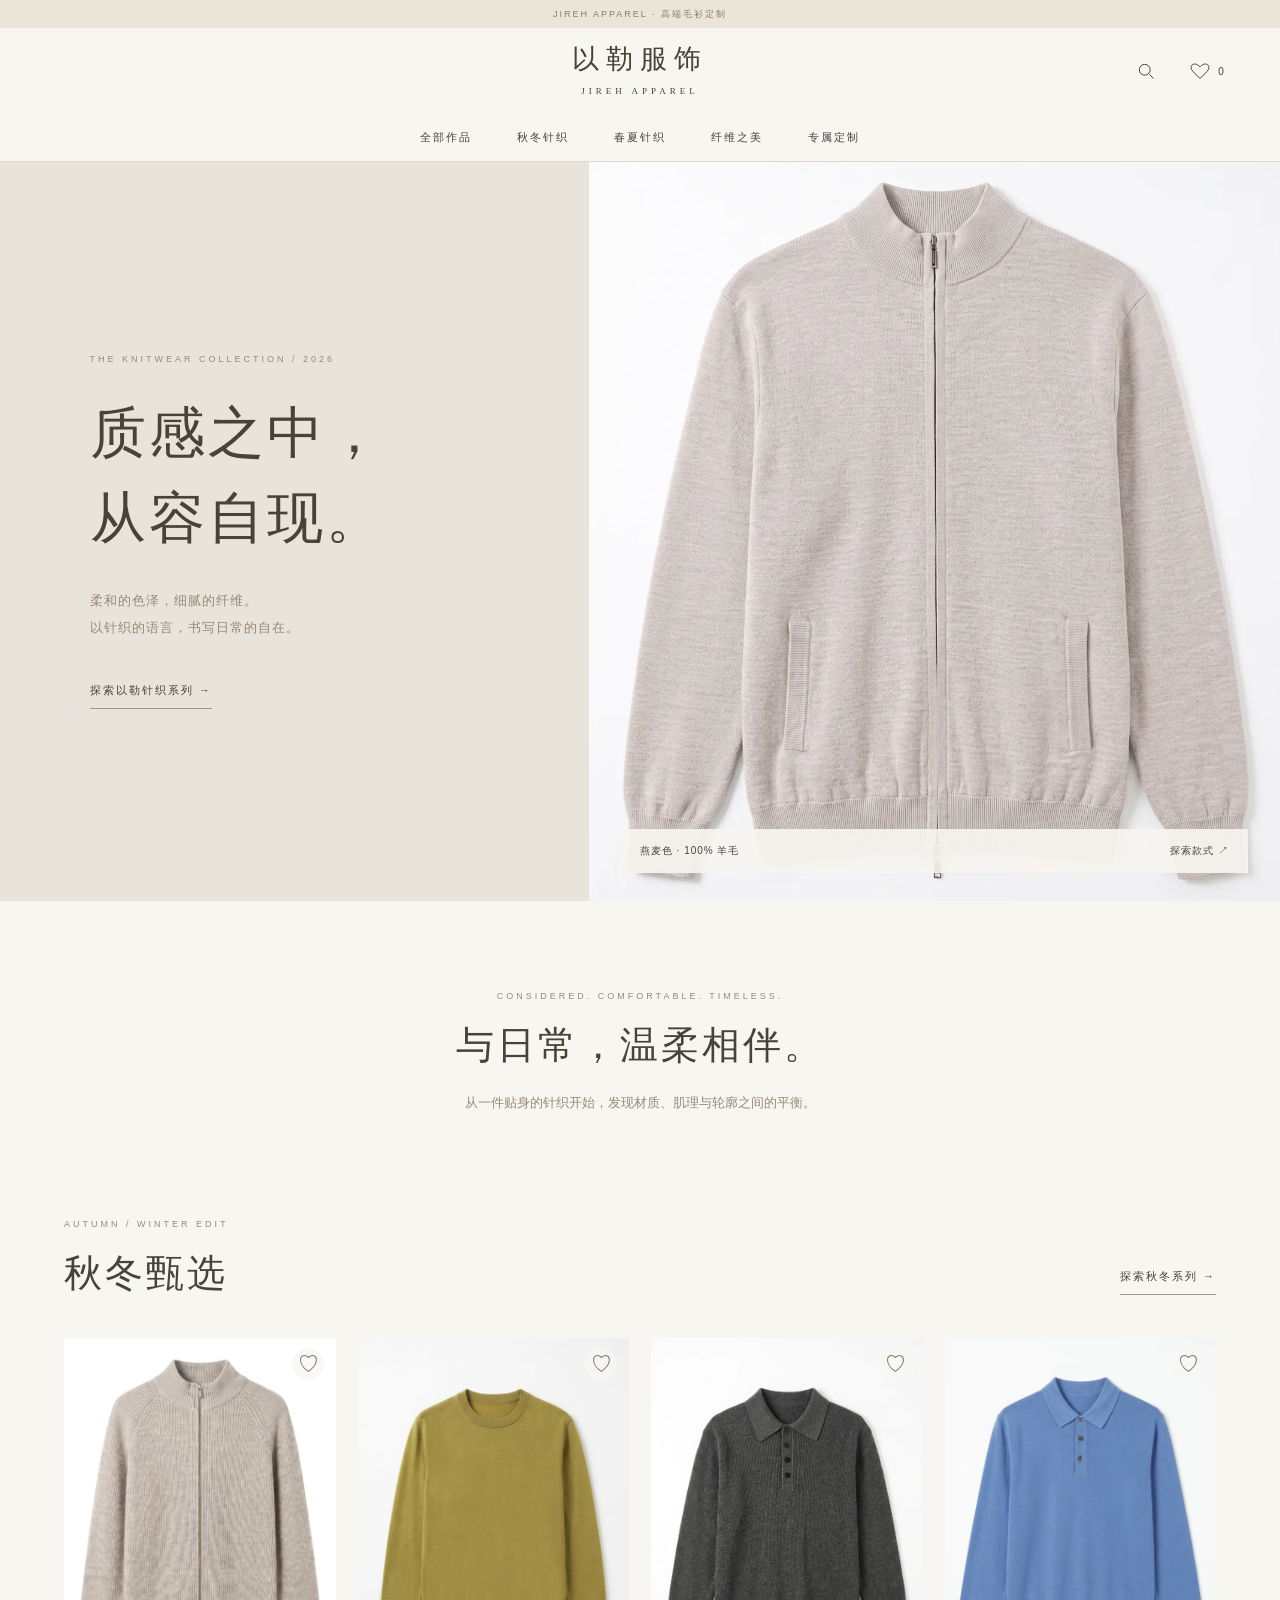
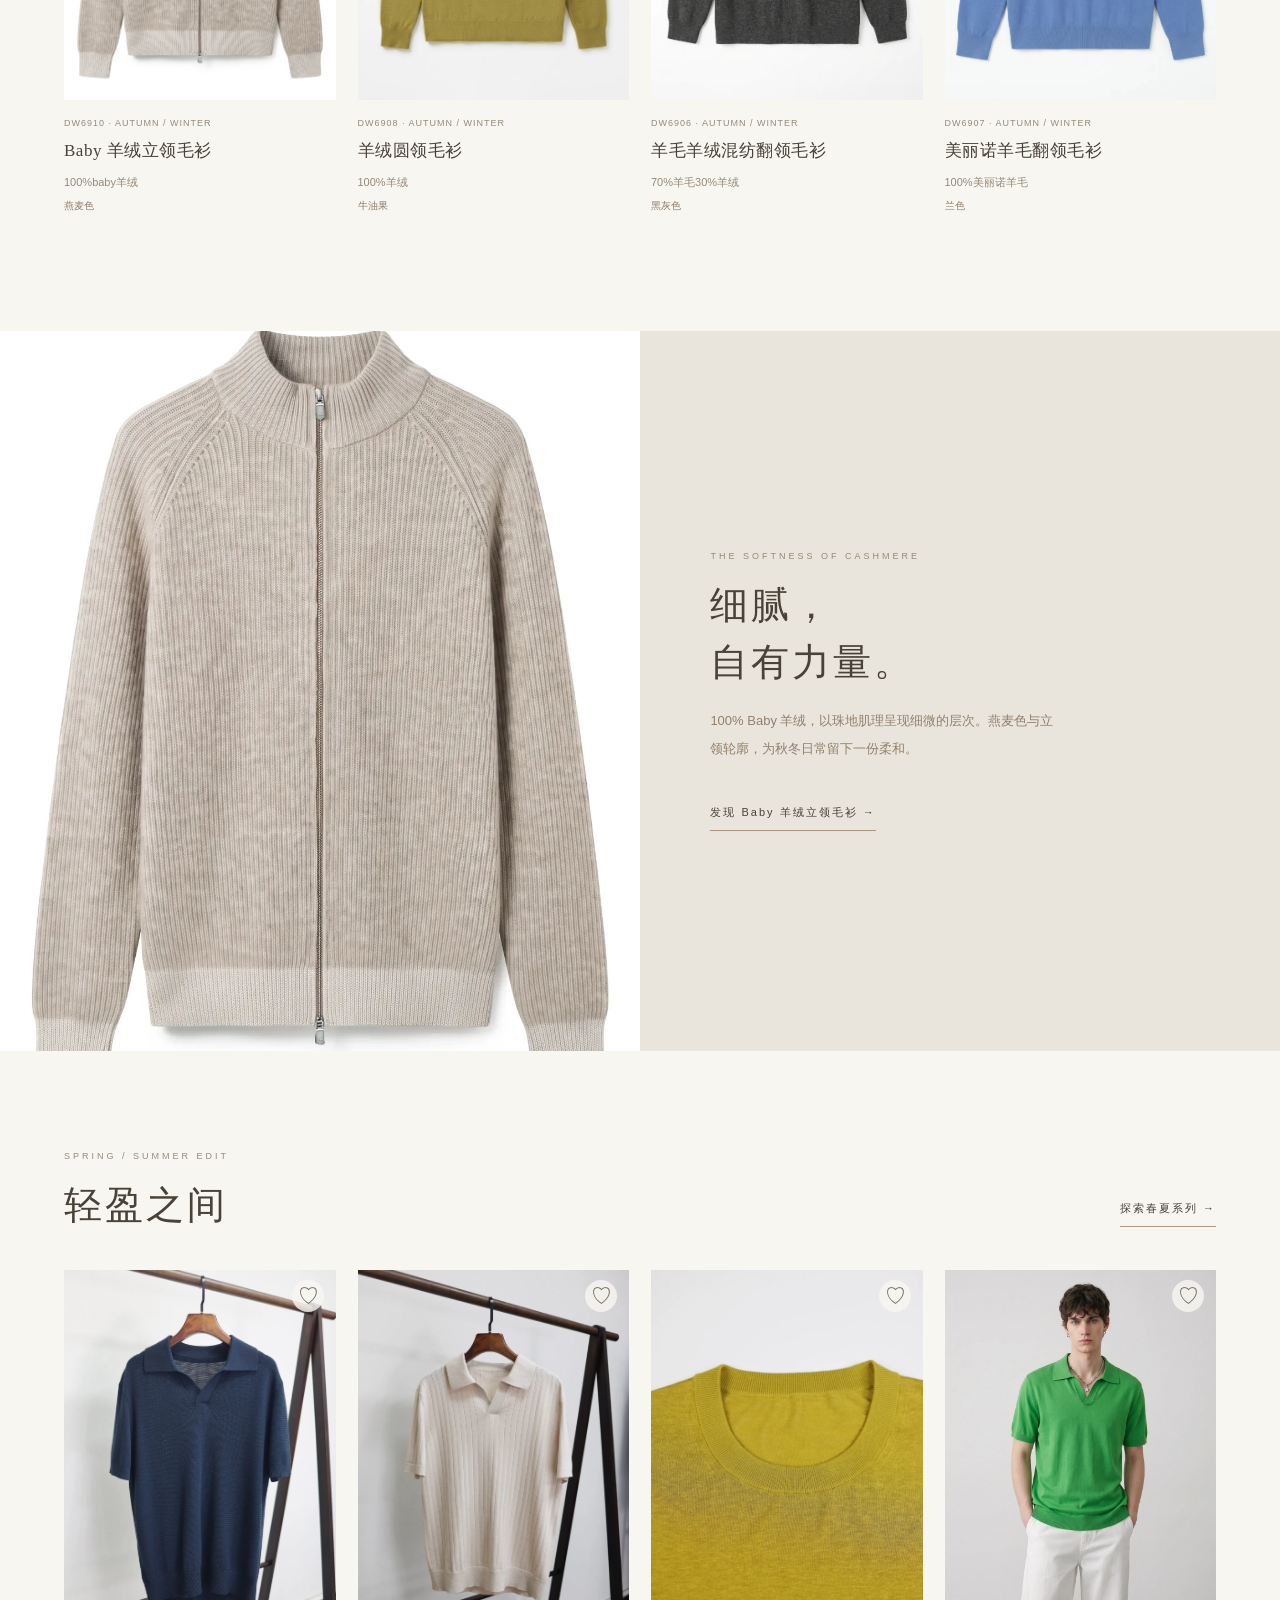
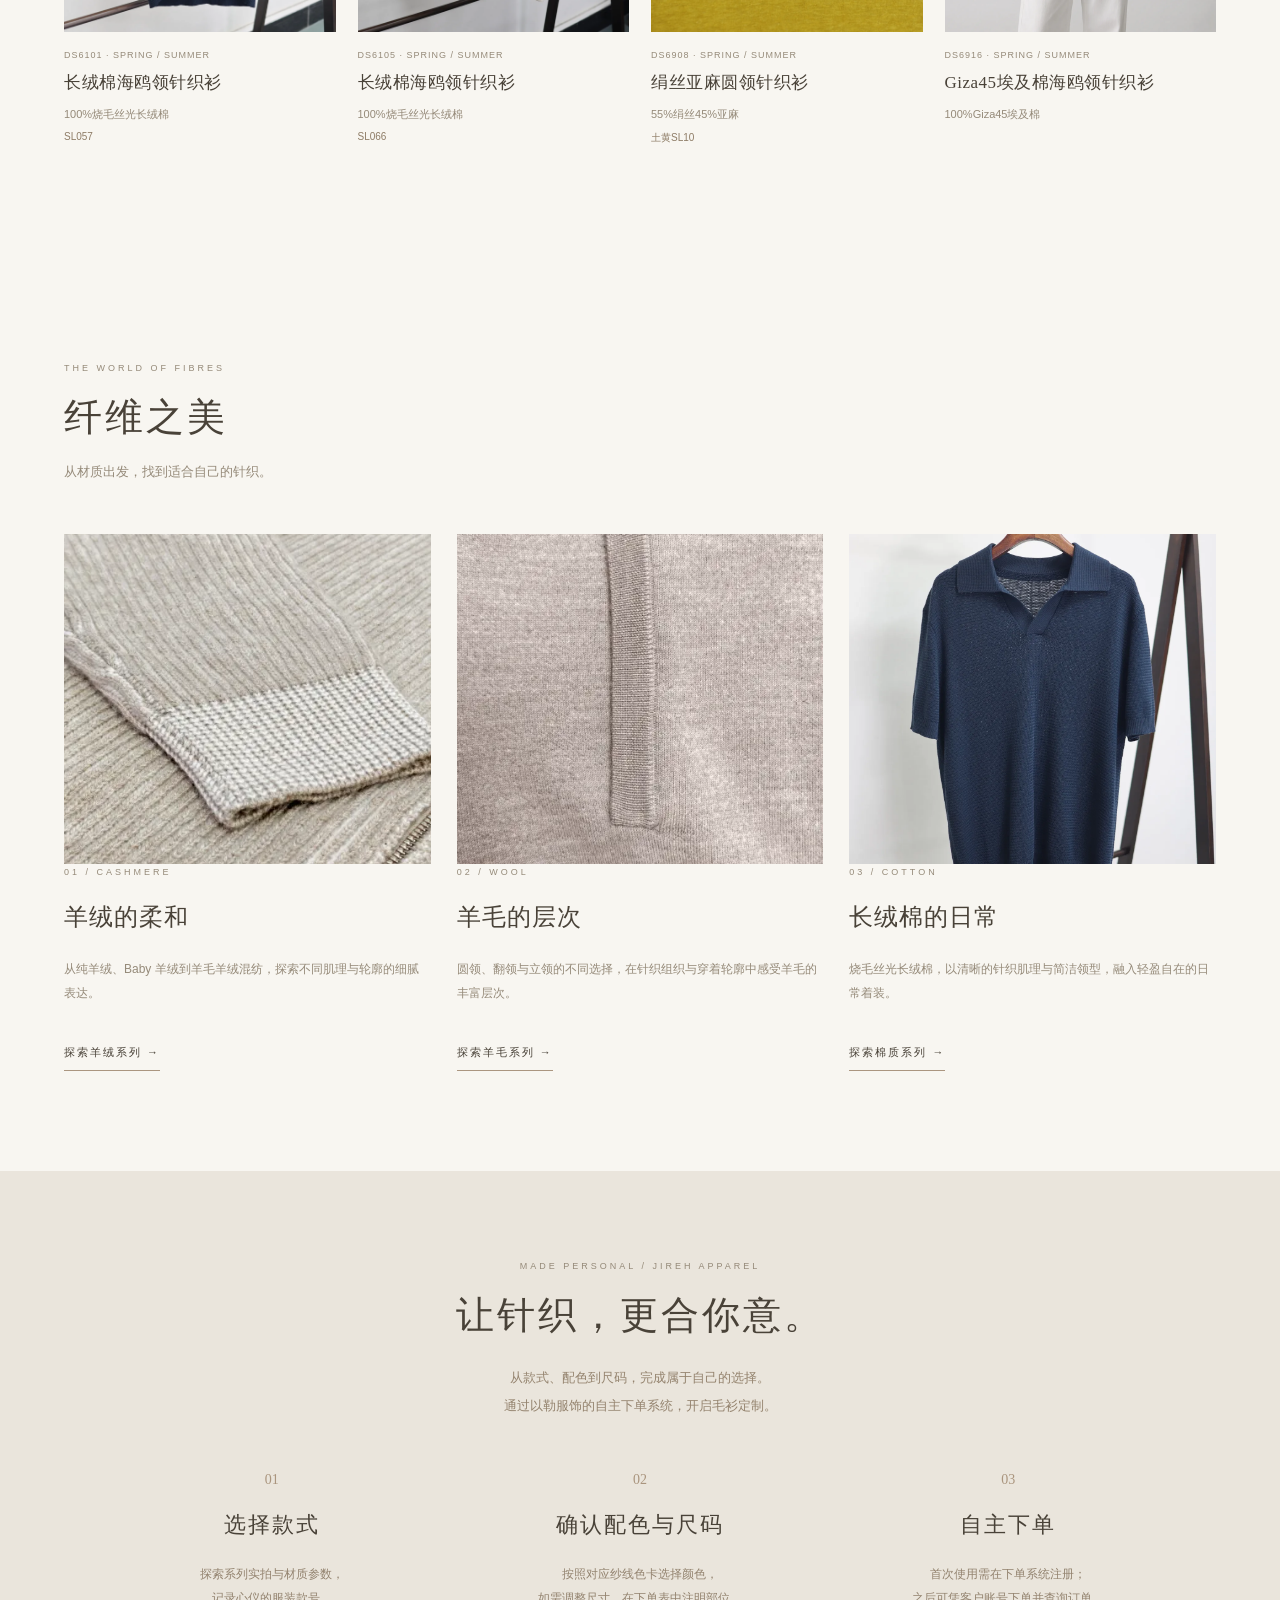
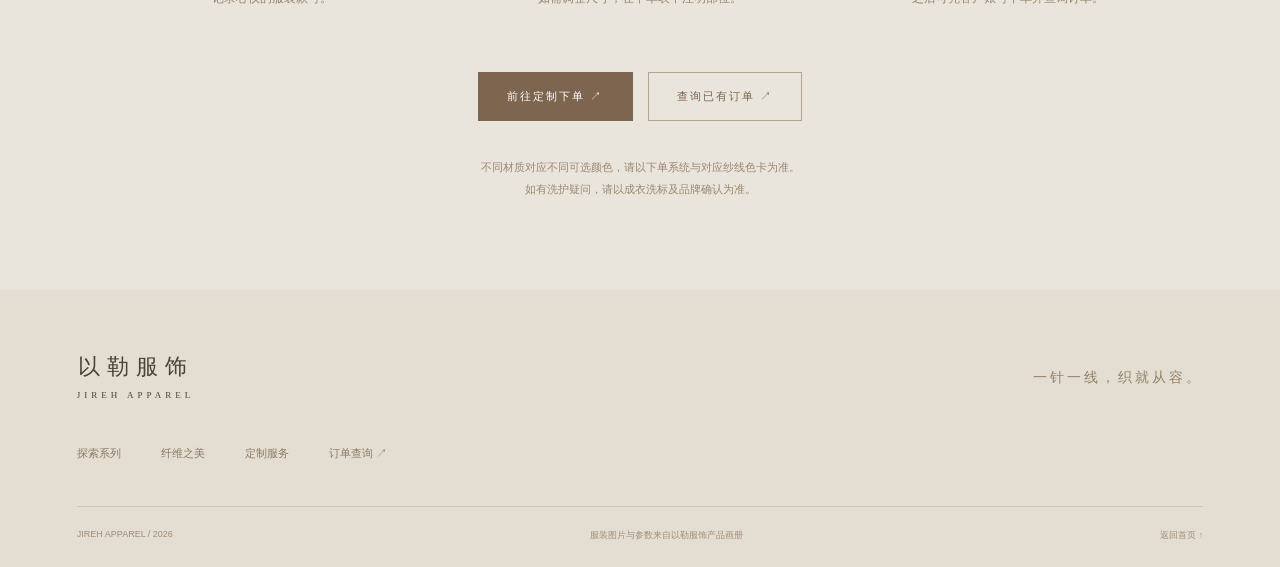
==== jireh-github 3/index.html @ 8ff3676b "Add files via upload" ====
<!doctype html><html lang="zh-CN"><head><meta charset="UTF-8"><meta name="viewport" content="width=device-width,initial-scale=1"><meta name="theme-color" content="#f7f4ee"><title>以勒服饰 JIREH APPAREL | 针织与日常</title><meta name="description" content="探索以勒服饰2026针织系列。羊绒、美丽诺羊毛与长绒棉，发现服装实拍、材质细节与毛衫定制。"><link rel="stylesheet" href="style.css"></head><body><div class="service">JIREH APPAREL · 高端毛衫定制</div><header><div class="header-main"><button class="icon menu-toggle" aria-label="展开导航">☰</button><a class="wordmark" href="#home">以勒服饰<span>JIREH APPAREL</span></a><div class="utilities"><button class="icon search-toggle" aria-label="搜索产品"><svg viewBox="0 0 24 24"><circle cx="10.5" cy="10.5" r="6.5"/><path d="m16 16 5 5"/></svg></button><button class="icon saved-toggle" aria-label="查看甄选收藏"><svg viewBox="0 0 24 24"><path d="M12 21 3.5 12.5C-3 5 6 0 12 7c6-7 15-2 8.5 5.5Z"/></svg><span id="saved-count">0</span></button></div></div><nav aria-label="主导航"><a href="#collection" data-season="all">全部作品</a><a href="#collection" data-season="aw">秋冬针织</a><a href="#collection" data-season="ss">春夏针织</a><a href="#materials">纤维之美</a><a href="#custom">专属定制</a></nav></header><main id="main"><div id="loading">正在展开针织系列…</div></main><footer><div class="footer-top"><a class="wordmark" href="#home">以勒服饰<span>JIREH APPAREL</span></a><p>一针一线，织就从容。</p></div><div class="footer-links"><a href="#collection">探索系列</a><a href="#materials">纤维之美</a><a href="#custom">定制服务</a><a href="https://szcfz3u6en.jiandaoyun.com/q/662b0f9647b1393d08e0d629" target="_blank" rel="noopener">订单查询 ↗</a></div><div class="footer-bottom"><span>JIREH APPAREL / 2026</span><span>服装图片与参数来自以勒服饰产品画册</span><a href="#home">返回首页 ↑</a></div></footer><dialog id="saved-dialog"><div class="dialog-head"><div><div class="eyebrow">YOUR SELECTION</div><h2>我的甄选</h2></div><button class="icon close-dialog" aria-label="关闭甄选">×</button></div><div id="saved-body"></div></dialog><div id="toast" role="status" aria-live="polite"></div><script src="app.js"></script></body></html>
---- jireh-github 3/style.css ----
:root{--cream:#f8f6f1;--ink:#494238;--muted:#958a79;--line:#e0d9ce;--brown:#80634c;--serif:Georgia,'Songti SC','STSong',serif}*{box-sizing:border-box}html{scroll-behavior:smooth;scroll-padding-top:155px}body{margin:0;background:var(--cream);color:var(--ink);font-family:-apple-system,BlinkMacSystemFont,'Helvetica Neue','PingFang SC',sans-serif;font-size:14px}body:has(dialog[open]){overflow:hidden}a{text-decoration:none;color:inherit}button,input,select{font:inherit}button,a{touch-action:manipulation}button{cursor:pointer;color:inherit}button:focus-visible,a:focus-visible,input:focus-visible,select:focus-visible{outline:2px solid var(--brown);outline-offset:5px}.service{height:28px;display:grid;place-items:center;font-size:9px;letter-spacing:2px;background:#eae4d9;color:#8c7c67}header{position:sticky;top:0;z-index:10;background:#f8f6f1f5;backdrop-filter:blur(18px);border-bottom:1px solid var(--line)}.header-main{height:86px;position:relative;display:flex;align-items:center;justify-content:center}.wordmark{font-family:var(--serif);text-align:center;font-size:27px;letter-spacing:7px;line-height:1.1}.wordmark span{display:block;font-family:Georgia,serif;font-size:9px;letter-spacing:4px;margin-top:12px}.utilities{position:absolute;right:4vw;display:flex;gap:24px}.icon{border:0;background:transparent;min-width:28px;min-height:35px;padding:5px;display:inline-flex;gap:8px;align-items:center;justify-content:center;font-size:26px;font-weight:200}.icon svg{width:20px;height:20px;fill:none;stroke:currentColor;stroke-width:1.2}#saved-count{font-size:10px}.menu-toggle{display:none}nav{height:47px;display:flex;align-items:center;justify-content:center;gap:45px;font-size:11px;letter-spacing:2px}nav a{position:relative}nav a:hover:after{content:'';position:absolute;bottom:-9px;left:0;right:0;height:1px;background:var(--brown)}.eyebrow{font-size:9px;letter-spacing:3px;color:var(--muted);font-weight:400}.hero{display:grid;grid-template-columns:46% 54%;min-height:calc(100svh - 161px);max-height:900px;background:#e9e4db}.hero-copy{align-self:center;padding:75px 9vw 75px 7vw}.hero h1{font-family:var(--serif);font-size:clamp(40px,4.4vw,70px);font-weight:400;line-height:1.5;letter-spacing:3px;margin:27px 0}.hero-copy p{color:#978874;font-size:13px;letter-spacing:1px;line-height:2.1}.underlink{display:inline-block;font-size:11px;letter-spacing:2px;padding:10px 0;border-bottom:1px solid #ab9680;margin-top:18px}.hero-photo{position:relative;overflow:hidden;background:#eeeae5}.hero-photo img{width:100%;height:100%;object-fit:cover;object-position:center 47%;display:block}.hero-label{position:absolute;bottom:28px;left:32px;right:32px;display:flex;justify-content:space-between;align-items:end;font-size:10px;letter-spacing:1px;background:#f8f6f1e8;padding:15px 19px}.section{max-width:1440px;margin:auto;padding:100px 5vw}.intro{text-align:center;padding:90px 20px 65px}.intro h2,.section h2,.editorial h2,.custom h2{font-family:var(--serif);font-size:38px;font-weight:400;letter-spacing:3px;line-height:1.5;margin:16px 0}.intro p,.section-intro{color:var(--muted);line-height:2;font-size:13px}.section-head{display:flex;align-items:end;justify-content:space-between;margin-bottom:36px;gap:20px}.section-head .underlink{margin:0 0 7px}.section-head h2{margin-bottom:0}.product-grid{display:grid;grid-template-columns:repeat(4,minmax(0,1fr));gap:35px 22px}.product-card{position:relative;min-width:0}.product-image{aspect-ratio:3/4;background:#eeece7;overflow:hidden;display:block}.product-image img{width:100%;height:100%;object-fit:cover;display:block;transition:transform .8s}.product-card:hover .product-image img{transform:scale(1.025)}.favorite{position:absolute;right:12px;top:10px;border:0;border-radius:50%;background:#f8f6f1cc;width:32px;height:32px;font-size:21px;color:#726556}.favorite.selected{color:#895c44;background:#f5eee4}.product-info{padding:18px 0}.product-code{font-size:9px;letter-spacing:1px;color:var(--muted)}.product-info h3{font-family:var(--serif);font-size:17px;font-weight:400;letter-spacing:.5px;margin:9px 0;line-height:1.6}.product-info p{font-size:11px;color:var(--muted);margin:7px 0;line-height:1.7}.colour-line{display:flex;align-items:center;gap:7px;font-size:10px;color:#8e7c66}.swatch{width:9px;height:9px;border:1px solid #b6ac9d;border-radius:50%;background:#c5b395}.editorial{display:grid;grid-template-columns:1fr 1fr;background:#eae5dc}.editorial-photo{height:720px;overflow:hidden}.editorial-photo img{width:100%;height:100%;object-fit:cover;object-position:center 40%}.editorial-copy{align-self:center;padding:70px 11%}.editorial-copy p{font-size:13px;line-height:2.2;color:#92816c;max-width:350px}.material-grid{display:grid;grid-template-columns:repeat(3,1fr);gap:26px}.material-card img{width:100%;height:330px;object-fit:cover}.material-card h3{font-family:var(--serif);font-size:24px;font-weight:400;letter-spacing:1px}.material-card p{font-size:12px;line-height:2;color:var(--muted)}.custom{background:#eae5dc;text-align:center;padding:90px 5vw}.custom>p{max-width:610px;margin:20px auto;color:#94836e;font-size:13px;line-height:2.2}.steps{max-width:1050px;margin:50px auto;display:grid;grid-template-columns:repeat(3,1fr);gap:55px}.step span{font:14px Georgia;color:#aa957e}.step h3{font:22px var(--serif);letter-spacing:2px}.step p{font-size:12px;color:#93836f;line-height:2}.button{display:inline-flex;align-items:center;justify-content:center;gap:10px;background:#7d654f;color:white;border:1px solid #7d654f;padding:16px 28px;letter-spacing:2px;font-size:11px;min-height:48px}.button:hover{background:#654f3d}.button.secondary{background:transparent;color:#77634d;border-color:#b6a48f}.button.secondary:hover{background:#e8e1d5}.custom-actions{display:flex;justify-content:center;gap:15px}.fine{font-size:10px!important;color:#a1917d!important;letter-spacing:.5px}.collection{padding-top:65px}.collection-title{text-align:center;padding-bottom:30px}.collection-title h1{font:42px var(--serif);letter-spacing:3px;margin:18px}.collection-title p{color:var(--muted);font-size:12px}.toolbar{border-top:1px solid var(--line);border-bottom:1px solid var(--line);padding:20px 0;margin-bottom:35px;display:flex;justify-content:space-between;gap:15px;align-items:center}.filter-group{display:flex;gap:20px;align-items:center}.toolbar select{border:0;background:none;color:#7c6d5a;max-width:140px;font-size:11px;padding:5px 0;outline-offset:2px}.search-field{display:flex;align-items:center;gap:10px}.search-field input{background:none;border:0;border-bottom:1px solid var(--line);padding:8px 0;width:180px;font-size:11px;border-radius:0;color:var(--ink)}.count{color:var(--muted);font-size:10px;white-space:nowrap}.load-more{display:block;margin:45px auto 10px}.empty{text-align:center;grid-column:1/-1;padding:80px 10px;color:var(--muted);line-height:2}.detail{padding:35px 4vw 85px}.breadcrumb{font-size:10px;color:var(--muted);margin:0 0 30px;letter-spacing:1px}.detail-layout{display:grid;grid-template-columns:62% 38%;align-items:start}.gallery{display:grid;grid-template-columns:1fr 1fr;gap:15px}.gallery button{border:0;padding:0;background:#eeece7;overflow:hidden;cursor:zoom-in}.gallery button:first-child{grid-column:1/-1}.gallery img{width:100%;height:100%;object-fit:cover;display:block}.gallery button:first-child img{max-height:850px;object-fit:contain}.detail-copy{padding:25px 0 35px 55px;position:sticky;top:155px}.detail-copy h1{font:32px var(--serif);line-height:1.6;letter-spacing:1px;margin:19px 0}.detail-material{font-size:13px;color:var(--muted);line-height:1.8}.detail-desc{margin:28px 0;line-height:2;font-size:12px;color:#8c7b65}.detail-colour{padding:22px 0;border-top:1px solid var(--line);font-size:12px;display:flex;justify-content:space-between;gap:10px}.size-label{font-size:11px;margin:16px 0}.sizes{display:flex;gap:7px;flex-wrap:wrap;margin:15px 0 25px}.size{min-width:39px;height:37px;border:1px solid #d3c8b8;background:none;font-size:10px}.size[aria-pressed=true]{border-color:#7d654f;background:#e9e2d7}.detail-copy .button{width:100%;margin-bottom:11px}.details-table{margin-top:30px}.details-table summary{padding:20px 0;border-top:1px solid var(--line);font-size:12px;cursor:pointer}.specs{display:grid;grid-template-columns:65px 1fr;gap:13px;font-size:11px;color:#95836e;line-height:1.6;padding:0 0 20px}.specs dt,.specs dd{margin:0}.specs dt{color:#b2a18b}.related{padding-top:30px;border-top:1px solid var(--line)}footer{padding:65px 6vw 25px;background:#e4ddd1}.footer-top{display:flex;justify-content:space-between;align-items:center}.footer-top .wordmark{font-size:22px}.footer-top p{font-family:var(--serif);letter-spacing:3px;color:#92816a}.footer-links{display:flex;gap:40px;font-size:11px;margin:45px 0;color:#8b7b65}.footer-bottom{padding-top:22px;border-top:1px solid #cfc4b3;display:flex;justify-content:space-between;font-size:9px;color:#9f8f7a;gap:15px}dialog{padding:35px;border:0;background:var(--cream);color:var(--ink);max-width:700px;width:94vw;max-height:90vh}dialog::backdrop{background:#32291f75;backdrop-filter:blur(5px)}.dialog-head{display:flex;justify-content:space-between;align-items:start;border-bottom:1px solid var(--line);padding-bottom:20px}.dialog-head h2{font:30px var(--serif);margin-bottom:0}.saved-row{display:grid;grid-template-columns:80px 1fr 30px;gap:20px;align-items:center;padding:20px 0;border-bottom:1px solid var(--line)}.saved-row img{width:80px;height:100px;object-fit:cover}.saved-row h3{font:18px var(--serif)}.saved-row p{font-size:11px;color:var(--muted)}.saved-actions{display:flex;gap:15px;margin-top:25px;flex-wrap:wrap}#toast{position:fixed;bottom:30px;left:50%;transform:translateX(-50%) translateY(15px);opacity:0;background:#645340;color:#fff;padding:13px 25px;font-size:12px;z-index:100;transition:.25s;pointer-events:none}#toast.show{opacity:1;transform:translateX(-50%)}#loading{text-align:center;padding:150px 20px;color:var(--muted)}.zoom-dialog{width:90vw;max-width:1100px;height:90vh;padding:10px;position:fixed}.zoom-dialog img{width:100%;height:100%;object-fit:contain}.zoom-dialog .icon{position:absolute;top:15px;right:20px;background:#f8f6f1ee}.custom-note{max-width:800px;margin:35px auto 0;font-size:11px;line-height:2;color:#9a8871}body:has(.detail) .service{display:none}@media(min-width:1600px){.hero-photo img{object-fit:contain}}@media(max-width:1000px){.product-grid{grid-template-columns:repeat(3,1fr)}.hero-copy{padding:50px 6vw}.hero h1{font-size:45px}.detail-layout{grid-template-columns:55% 45%}.detail-copy{padding-left:30px}.material-card img{height:260px}.editorial-photo{height:600px}.filter-group{gap:10px}}@media(max-width:700px){html{scroll-padding-top:120px}.service{font-size:8px;height:25px}.header-main{height:70px}.wordmark{font-size:22px;letter-spacing:5px}.wordmark span{font-size:7px;letter-spacing:3px;margin-top:9px}.utilities{right:16px;gap:10px}.utilities .icon{min-width:24px;padding:2px}.icon svg{width:17px}.menu-toggle{display:block;position:absolute;left:17px;font-size:19px}nav{height:40px;gap:23px;font-size:10px;letter-spacing:0;overflow:auto;justify-content:flex-start;padding:0 20px;white-space:nowrap}nav.mobile-open{height:auto;flex-direction:column;padding:25px;align-items:start;gap:22px}.hero{display:flex;flex-direction:column-reverse;min-height:0;max-height:none}.hero-photo{height:61svh;min-height:380px}.hero-copy{padding:40px 26px 48px}.hero h1{font-size:37px;margin:17px 0;line-height:1.4}.hero-copy p{font-size:12px}.hero-label{left:16px;right:16px;bottom:16px;font-size:9px;padding:12px}.intro{padding:60px 25px 30px}.intro h2,.section h2,.editorial h2,.custom h2{font-size:30px;letter-spacing:2px}.section{padding:60px 20px}.section-head{align-items:start}.section-head .underlink{font-size:9px;white-space:nowrap;margin-top:20px}.product-grid{grid-template-columns:repeat(2,minmax(0,1fr));gap:25px 13px}.product-info{padding:12px 0}.product-info h3{font-size:15px;margin-top:8px}.product-info p{font-size:10px}.favorite{right:7px;top:7px;width:28px;height:28px;font-size:19px}.editorial{grid-template-columns:1fr}.editorial-photo{height:550px}.editorial-copy{padding:50px 28px}.material-grid{grid-template-columns:1fr;gap:35px}.material-card{display:grid;grid-template-columns:44% 1fr;gap:20px;align-items:center}.material-card img{height:230px}.material-card h3{font-size:22px}.material-card p{font-size:11px}.custom{padding:60px 25px}.steps{grid-template-columns:1fr;gap:24px;margin:35px auto}.step{border-top:1px solid #d6cdbd;padding-top:25px}.step h3{margin:12px}.custom-actions{flex-direction:column}.collection{padding-top:35px}.collection-title h1{font-size:33px}.toolbar{flex-wrap:wrap;gap:15px;padding:16px 0}.filter-group{width:100%;justify-content:space-between}.toolbar select{max-width:110px;font-size:10px}.search-field{flex:1}.search-field input{width:100%;min-width:0}.detail{padding:25px 18px 50px}.detail-layout{grid-template-columns:1fr}.detail-copy{padding:35px 5px 0;position:static}.detail-copy h1{font-size:29px}.gallery{gap:8px}.gallery button:first-child img{max-height:70svh}.gallery button:not(:first-child){max-height:250px}.breadcrumb{font-size:9px;margin-bottom:20px}.detail-copy .button{padding:16px}.footer-top{align-items:start;gap:30px}.footer-top p{font-size:11px;line-height:2;margin:0;letter-spacing:1px}.footer-links{gap:20px;flex-wrap:wrap}.footer-bottom{flex-direction:column;line-height:1.8}footer{padding:45px 25px 25px}dialog{padding:23px}.saved-row{grid-template-columns:60px 1fr 25px;gap:15px}.saved-row img{width:60px;height:80px}.saved-row h3{font-size:16px}.saved-actions{flex-direction:column}.count{font-size:9px}}
@media(prefers-reduced-motion:reduce){html{scroll-behavior:auto}*{transition:none!important}}
/* Keep the editorial opening within the viewport. */
.hero{height:calc(100svh - 161px);min-height:560px;max-height:860px}.hero-photo{min-height:0}.hero-copy{padding-top:40px;padding-bottom:40px}@media(max-width:700px){.hero{height:auto;min-height:0;max-height:none}.hero-copy{padding-top:35px;padding-bottom:45px}.hero-photo{min-height:380px}}
[hidden]{display:none!important}
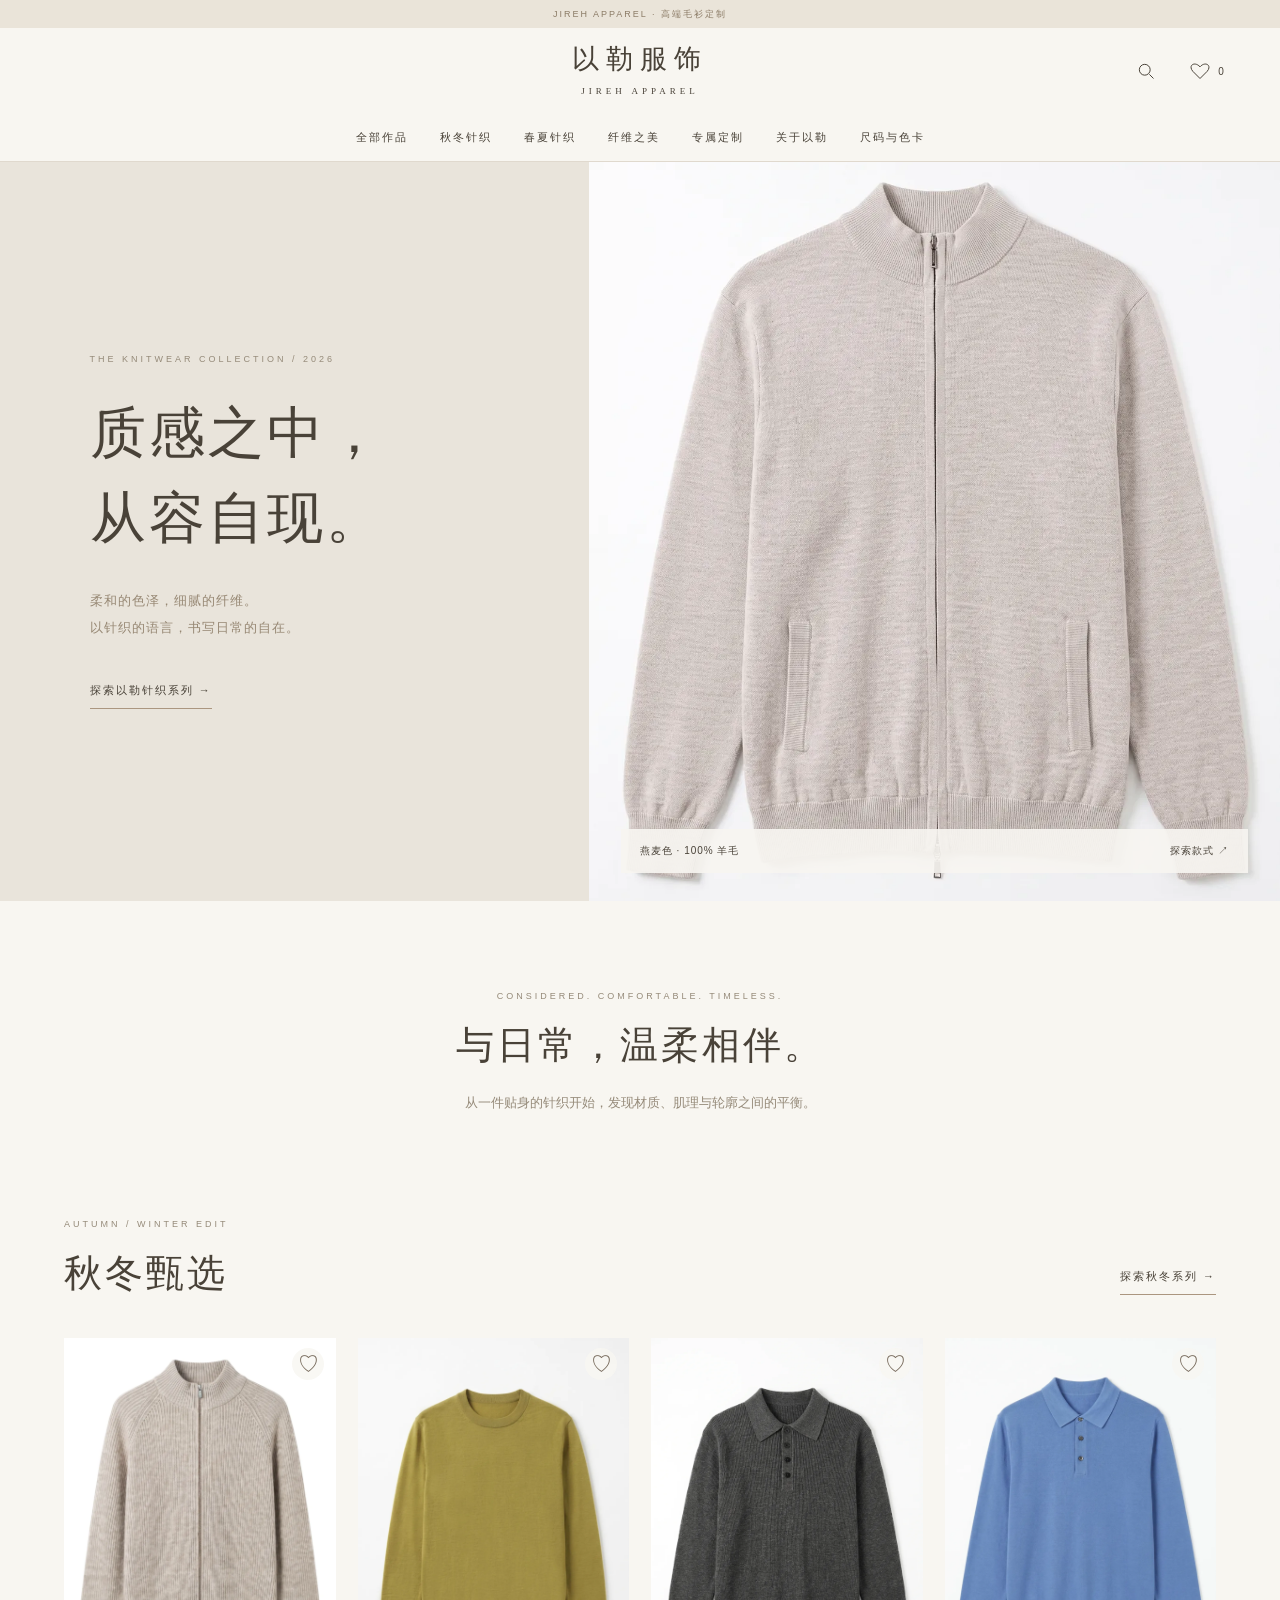
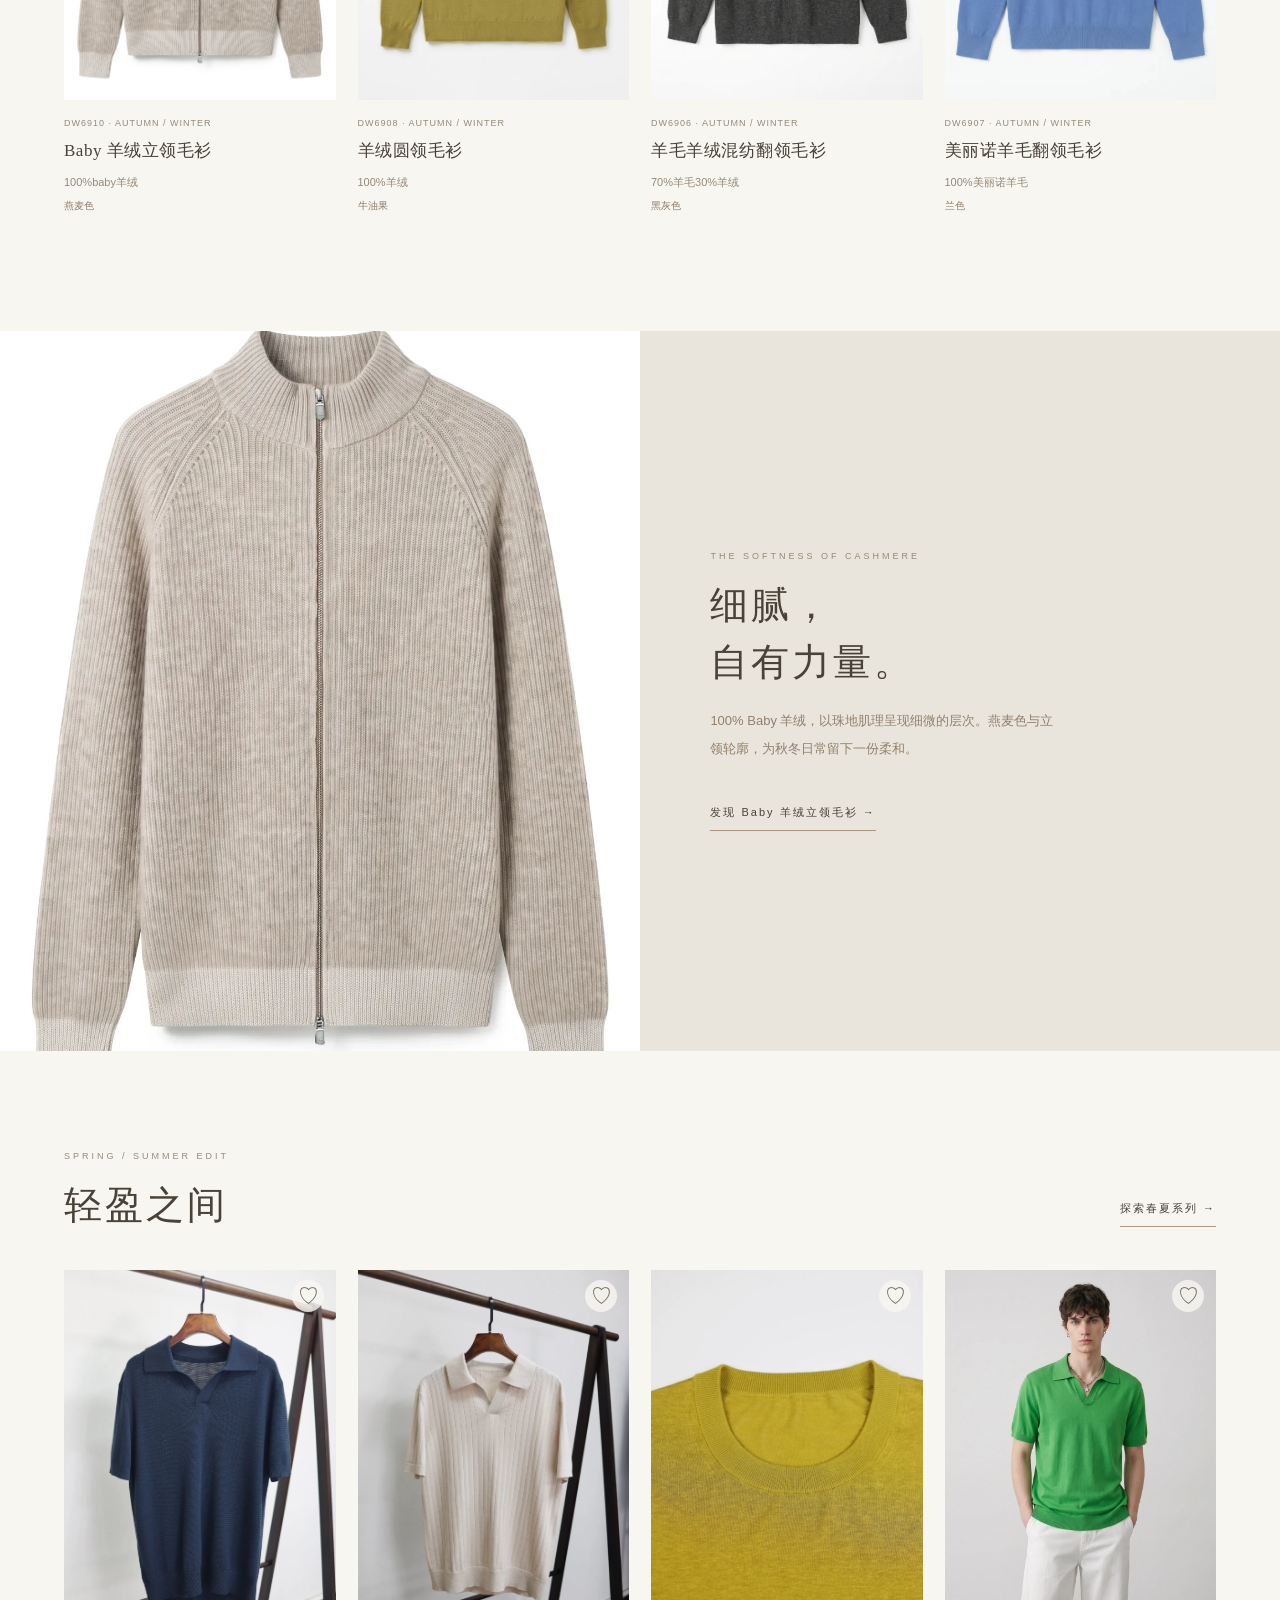
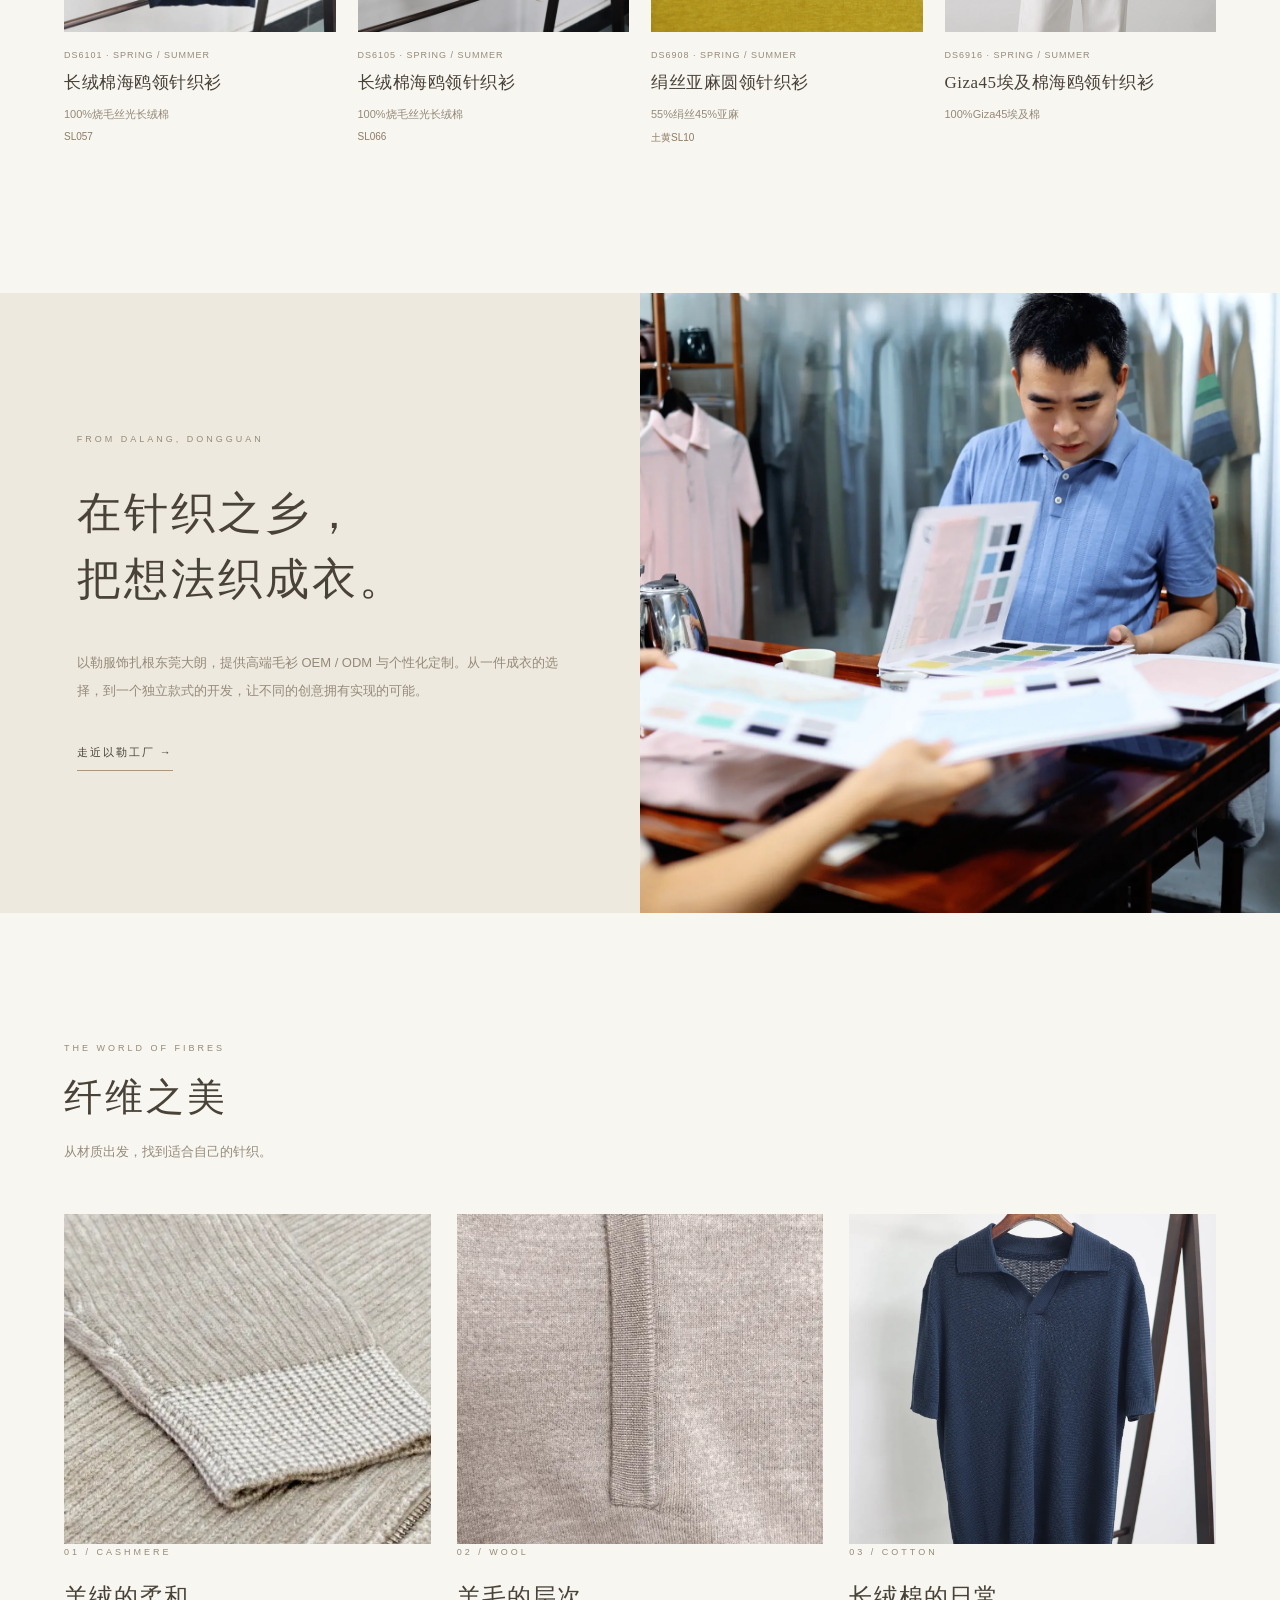
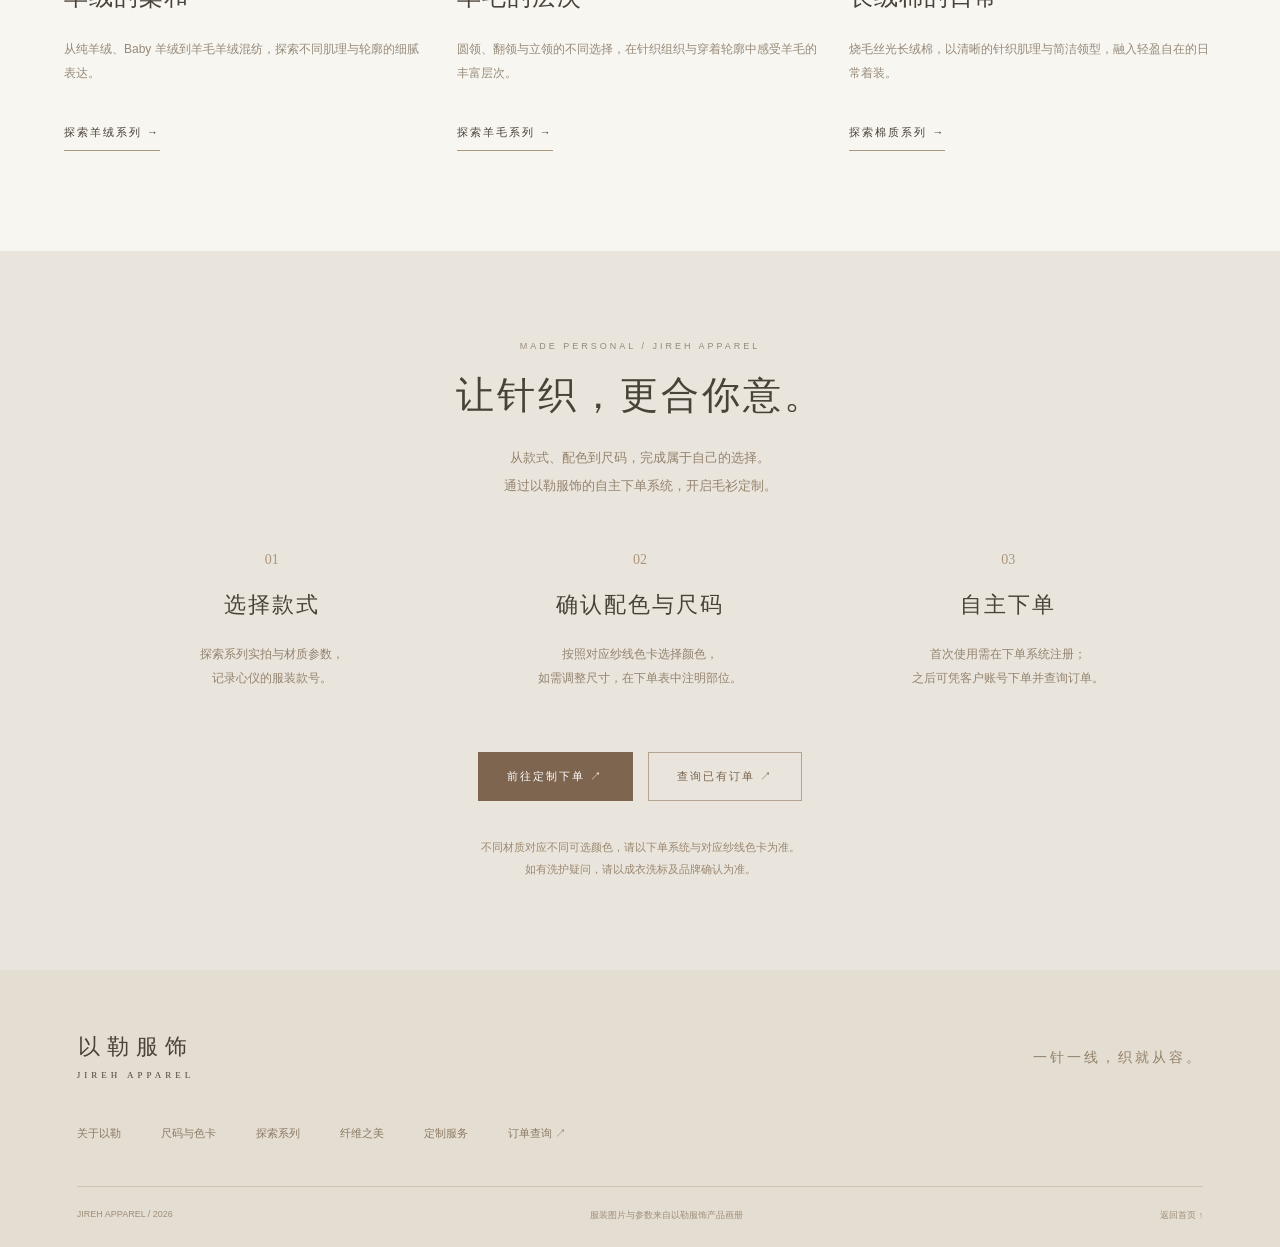
==== commit 2cefb2f1: "Expand JIREH catalog and bespoke services" ====
--- a/jireh-github 3/index.html
+++ b/jireh-github 3/index.html
@@ -1 +1 @@
-<!doctype html><html lang="zh-CN"><head><meta charset="UTF-8"><meta name="viewport" content="width=device-width,initial-scale=1"><meta name="theme-color" content="#f7f4ee"><title>以勒服饰 JIREH APPAREL | 针织与日常</title><meta name="description" content="探索以勒服饰2026针织系列。羊绒、美丽诺羊毛与长绒棉，发现服装实拍、材质细节与毛衫定制。"><link rel="stylesheet" href="style.css"></head><body><div class="service">JIREH APPAREL · 高端毛衫定制</div><header><div class="header-main"><button class="icon menu-toggle" aria-label="展开导航">☰</button><a class="wordmark" href="#home">以勒服饰<span>JIREH APPAREL</span></a><div class="utilities"><button class="icon search-toggle" aria-label="搜索产品"><svg viewBox="0 0 24 24"><circle cx="10.5" cy="10.5" r="6.5"/><path d="m16 16 5 5"/></svg></button><button class="icon saved-toggle" aria-label="查看甄选收藏"><svg viewBox="0 0 24 24"><path d="M12 21 3.5 12.5C-3 5 6 0 12 7c6-7 15-2 8.5 5.5Z"/></svg><span id="saved-count">0</span></button></div></div><nav aria-label="主导航"><a href="#collection" data-season="all">全部作品</a><a href="#collection" data-season="aw">秋冬针织</a><a href="#collection" data-season="ss">春夏针织</a><a href="#materials">纤维之美</a><a href="#custom">专属定制</a></nav></header><main id="main"><div id="loading">正在展开针织系列…</div></main><footer><div class="footer-top"><a class="wordmark" href="#home">以勒服饰<span>JIREH APPAREL</span></a><p>一针一线，织就从容。</p></div><div class="footer-links"><a href="#collection">探索系列</a><a href="#materials">纤维之美</a><a href="#custom">定制服务</a><a href="https://szcfz3u6en.jiandaoyun.com/q/662b0f9647b1393d08e0d629" target="_blank" rel="noopener">订单查询 ↗</a></div><div class="footer-bottom"><span>JIREH APPAREL / 2026</span><span>服装图片与参数来自以勒服饰产品画册</span><a href="#home">返回首页 ↑</a></div></footer><dialog id="saved-dialog"><div class="dialog-head"><div><div class="eyebrow">YOUR SELECTION</div><h2>我的甄选</h2></div><button class="icon close-dialog" aria-label="关闭甄选">×</button></div><div id="saved-body"></div></dialog><div id="toast" role="status" aria-live="polite"></div><script src="app.js"></script></body></html>
+<!doctype html><html lang="zh-CN"><head><meta charset="UTF-8"><meta name="viewport" content="width=device-width,initial-scale=1"><meta name="theme-color" content="#f7f4ee"><title>以勒服饰 JIREH APPAREL | 针织与日常</title><meta name="description" content="探索以勒服饰2026针织系列。羊绒、美丽诺羊毛与长绒棉，发现服装实拍、材质细节与毛衫定制。"><link rel="stylesheet" href="style.css"></head><body><div class="service">JIREH APPAREL · 高端毛衫定制</div><header><div class="header-main"><button class="icon menu-toggle" aria-label="展开导航">☰</button><a class="wordmark" href="#home">以勒服饰<span>JIREH APPAREL</span></a><div class="utilities"><button class="icon search-toggle" aria-label="搜索产品"><svg viewBox="0 0 24 24"><circle cx="10.5" cy="10.5" r="6.5"/><path d="m16 16 5 5"/></svg></button><button class="icon saved-toggle" aria-label="查看甄选收藏"><svg viewBox="0 0 24 24"><path d="M12 21 3.5 12.5C-3 5 6 0 12 7c6-7 15-2 8.5 5.5Z"/></svg><span id="saved-count">0</span></button></div></div><nav aria-label="主导航"><a href="#collection" data-season="all">全部作品</a><a href="#collection" data-season="aw">秋冬针织</a><a href="#collection" data-season="ss">春夏针织</a><a href="#materials">纤维之美</a><a href="#custom">专属定制</a><a href="#about">关于以勒</a><a href="#guide">尺码与色卡</a></nav></header><main id="main"><div id="loading">正在展开针织系列…</div></main><footer><div class="footer-top"><a class="wordmark" href="#home">以勒服饰<span>JIREH APPAREL</span></a><p>一针一线，织就从容。</p></div><div class="footer-links"><a href="#about">关于以勒</a><a href="#guide">尺码与色卡</a><a href="#collection">探索系列</a><a href="#materials">纤维之美</a><a href="#custom">定制服务</a><a href="https://szcfz3u6en.jiandaoyun.com/q/662b0f9647b1393d08e0d629" target="_blank" rel="noopener">订单查询 ↗</a></div><div class="footer-bottom"><span>JIREH APPAREL / 2026</span><span>服装图片与参数来自以勒服饰产品画册</span><a href="#home">返回首页 ↑</a></div></footer><dialog id="saved-dialog"><div class="dialog-head"><div><div class="eyebrow">YOUR SELECTION</div><h2>我的甄选</h2></div><button class="icon close-dialog" aria-label="关闭甄选">×</button></div><div id="saved-body"></div></dialog><div id="toast" role="status" aria-live="polite"></div><script src="app.js"></script></body></html>
--- a/jireh-github 3/style.css
+++ b/jireh-github 3/style.css
@@ -3,3 +3,4 @@
 /* Keep the editorial opening within the viewport. */
 .hero{height:calc(100svh - 161px);min-height:560px;max-height:860px}.hero-photo{min-height:0}.hero-copy{padding-top:40px;padding-bottom:40px}@media(max-width:700px){.hero{height:auto;min-height:0;max-height:none}.hero-copy{padding-top:35px;padding-bottom:45px}.hero-photo{min-height:380px}}
 [hidden]{display:none!important}
+.brand-teaser{display:grid;grid-template-columns:1fr 1fr;background:#eee9df;margin:30px 0}.brand-teaser>div{padding:90px 12%;align-self:center}.brand-teaser h2,.brand-hero h1,.custom-intro h1,.guide-intro h1{font:44px/1.5 var(--serif);letter-spacing:3px}.brand-teaser p{font-size:13px;line-height:2.1;color:var(--muted)}.brand-teaser>img{width:100%;height:620px;object-fit:cover}.brand-hero{display:grid;grid-template-columns:1fr 1fr;background:#e9e3d8}.brand-hero-copy{padding:80px 10%;align-self:center}.brand-hero p{color:var(--muted);font-size:13px;line-height:2}.brand-hero>img{height:610px;width:100%;object-fit:cover}.brand-story{max-width:960px}.brand-story>p{font-size:14px;line-height:2.3;color:#8f806d}.factory-rail{display:flex;gap:25px;justify-content:space-between;border-top:1px solid var(--line);margin-top:45px;padding-top:30px;font-size:11px;color:var(--muted)}.brand-values{text-align:center}.brand-values>p{color:var(--muted);letter-spacing:2px}.contact-block{display:grid;grid-template-columns:1fr 1fr;padding:70px 7vw;background:#eae4d9;gap:60px}.contact-block h2{font:30px/1.6 var(--serif);letter-spacing:2px}.contact-block p{font-size:12px;line-height:2;color:#91816a}.contact-info{padding-top:25px}.contact-info>a,.copy-wechat{font:24px var(--serif);display:block;letter-spacing:1px;padding:12px 0}.contact-info span{font:10px -apple-system,sans-serif;color:var(--muted);margin-left:20px;letter-spacing:1px}.copy-wechat{background:none;border:0;text-align:left}.custom-intro,.guide-intro{text-align:center;padding-bottom:20px}.custom-intro>p,.guide-intro>p{font-size:13px;line-height:2;color:var(--muted)}.service-types{display:grid;grid-template-columns:repeat(3,1fr);gap:45px}.service-types article{border-top:1px solid var(--line);padding-top:25px}.service-types h2{font-size:29px}.service-types p{font-size:13px;color:var(--muted);line-height:2.2}.service-notes{max-width:1000px;padding-top:10px}.service-notes details{border-top:1px solid var(--line)}.service-notes summary{padding:25px 0;cursor:pointer;font:19px var(--serif);letter-spacing:1px}.service-notes details p{font-size:13px;line-height:2.1;color:#93836e}.service-notes .custom-actions{margin-top:35px}.guide-section{padding-top:50px}.table-scroll{overflow:auto;margin-top:35px}.size-table{border-collapse:collapse;width:100%;min-width:690px;text-align:center;font-size:12px}.size-table th{font-weight:400;background:#e9e3d8;color:#7e6b54}.size-table th,.size-table td{padding:20px 14px;border-bottom:1px solid var(--line)}.size-table tbody tr:nth-child(even){background:#f0ece4}.measurement-layout{display:grid;grid-template-columns:1fr 1fr;gap:70px;align-items:center;margin:65px 0 0}.measurement{border:0;padding:0;background:none;cursor:zoom-in}.measurement img{width:100%;max-height:420px;object-fit:contain}.measurement-layout h3,.colour-notes h3{font:30px/1.5 var(--serif);letter-spacing:1px}.measure-list{display:grid;grid-template-columns:55px 1fr;gap:15px;font-size:12px;line-height:1.8;color:var(--muted)}.measure-list dd{margin:0}.colour-sheets{display:grid;grid-template-columns:1fr 1fr;gap:25px;margin-top:40px}.colour-sheets button{border:0;padding:0;background:#eee9df;cursor:zoom-in}.colour-sheets img{width:100%;height:100%;object-fit:contain;display:block}.colour-notes{max-width:750px;margin:50px auto 0}.colour-notes p{line-height:2.2;color:var(--muted);font-size:13px}.colour-notes .copy-wechat{font:12px -apple-system,sans-serif}nav{gap:32px}.footer-links{flex-wrap:wrap}.size-label a{color:var(--muted)}@media(max-width:700px){nav{gap:23px}.brand-teaser,.brand-hero{grid-template-columns:1fr}.brand-teaser>div{padding:50px 27px}.brand-teaser h2,.brand-hero h1,.custom-intro h1,.guide-intro h1{font-size:33px}.brand-teaser>img{height:400px}.brand-hero>img{height:400px}.brand-hero-copy{padding:45px 27px}.factory-rail{flex-wrap:wrap;gap:20px}.contact-block{grid-template-columns:1fr;gap:15px;padding:50px 25px}.contact-block h2{font-size:26px}.contact-info{padding-top:0}.contact-info>a,.contact-info .copy-wechat{font-size:23px}.service-types{grid-template-columns:1fr;gap:35px}.service-types h2{font-size:26px}.service-notes summary{font-size:18px}.measurement-layout{grid-template-columns:1fr;gap:20px;margin-top:40px}.measurement-layout h3,.colour-notes h3{font-size:26px}.colour-sheets{grid-template-columns:1fr}.guide-section{padding-top:40px}}
